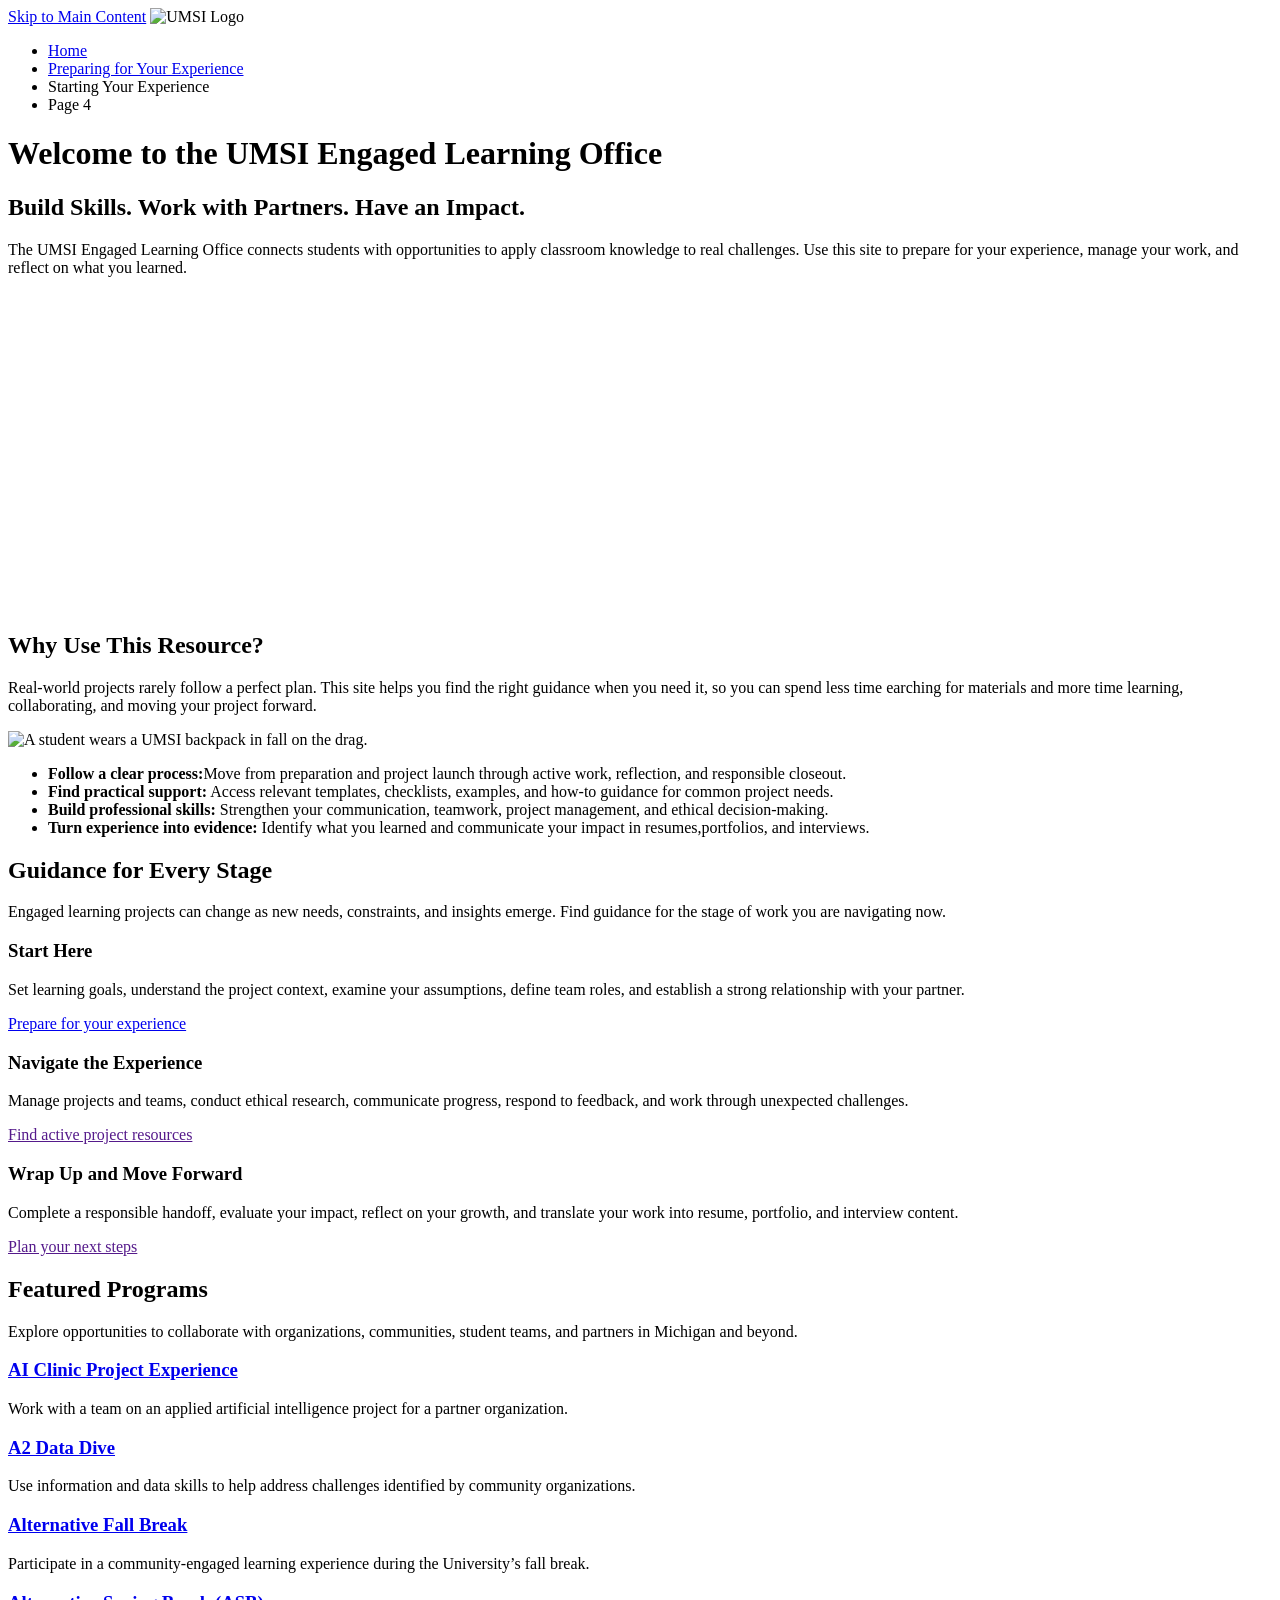
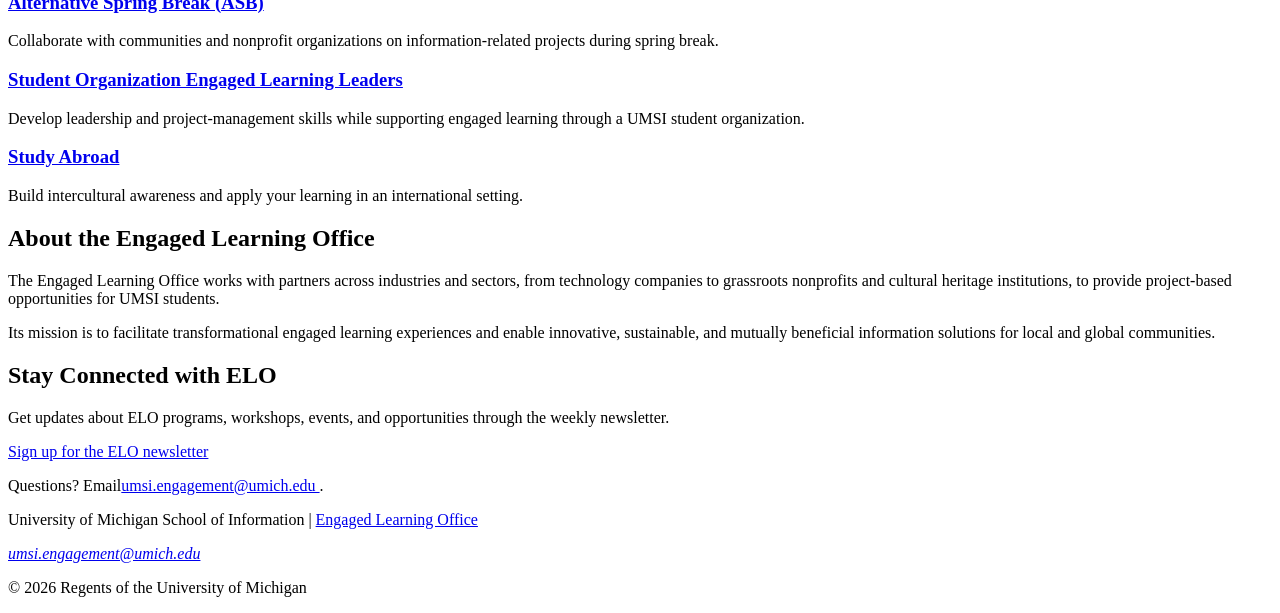
==== index.html @ 67586510 "Add files via upload" ====
<!DOCTYPE html>
<html lang="en">
<head>
    <meta charset="UTF-8">
    <meta name="viewport" content="width=device-width, initial-scale=1.0">
    <title>Engaged Learning Resources | UMSI</title>

</head>
<body>

    <header>
  <a href = "#main">Skip to Main Content</a>
        <img src="images/UMSI_signature_vertical_informal_solidblue.jpg" alt="UMSI Logo">
        <nav>
            <ul>
                <li><a href = "index.html">Home</a></li>
                <li><a href = "prep.html">Preparing for Your Experience</a></li>
                <li><a>Starting Your Experience</a></li>
                <li><a>Page 4</a></li>
            </ul>
        </nav>
    <h1>Welcome to the UMSI Engaged Learning Office</h1>

    </header>
    <main id="main">
    <section>
      <h2>Build Skills. Work with Partners. Have an Impact.</h2>
      <p>
       The UMSI Engaged Learning Office connects students with opportunities to apply classroom knowledge to real challenges. Use this site to prepare for your experience, manage your work, and reflect on what you learned.
      </p>

      <iframe width="560px" height="315px" src="https://www.youtube.com/embed/81ZO9RfIJEQ?si=tBp82YWZMl1u7CVS" title="YouTube video player" frameborder="0" allow="accelerometer; autoplay; clipboard-write; encrypted-media; gyroscope; picture-in-picture; web-share" referrerpolicy="strict-origin-when-cross-origin" allowfullscreen></iframe>
         <!-- Note: this iframe might cause an Axe ARIA error - that's not on you that's on YouTube! -->
    </section>

<section>
    <h2>Why Use This Resource?</h2>

    <p>Real-world projects rarely follow a perfect plan. This site helps you find the right guidance when you need it, so you can spend less time earching for materials and more time learning, collaborating, and moving your project forward.
    </p>
        <img src="images/UMSI_CampusFall_UMSIBackpack_02.jpg" alt="A student wears a UMSI backpack in fall on the drag.">
    <ul>
        <li><strong>Follow a clear process:</strong>Move from preparation and project launch through active work, reflection, and responsible closeout.</li>
        <li><strong>Find practical support:</strong> Access relevant templates, checklists, examples, and how-to guidance for common project needs.</li>
        <li><strong>Build professional skills:</strong> Strengthen your communication, teamwork, project management, and ethical decision-making.</li>
        <li><strong>Turn experience into evidence:</strong> Identify what you learned and communicate your impact in resumes,portfolios, and interviews.</li>
    </ul>
</section>

 <section>
    <h2>Guidance for Every Stage</h2>
    <p>Engaged learning projects can change as new needs, constraints, and insights emerge. Find guidance for the stage of work you are navigating <srong>now.</strong></p>
    <article>
      <h3>Start Here</h3>
      <p>Set learning goals, understand the project context, examine your assumptions, define team roles, and establish a strong relationship with your partner.</p>
      <a href="prep.html">Prepare for your experience</a>
    </article>

    <article>
      <h3>Navigate the Experience</h3>
      <p>Manage projects and teams, conduct ethical research, communicate progress, respond to feedback, and work through unexpected challenges.</p>
      <a href="">Find active project resources</a>
    </article>

    <article>
      <h3>Wrap Up and Move Forward</h3>
      <p>Complete a responsible handoff, evaluate your impact, reflect on your growth, and translate your work into resume, portfolio, and interview content.</p>
      <a href="">Plan your next steps</a>
    </article>
  </section>

   <section>
    <h2>Featured Programs</h2>
    <p>Explore opportunities to collaborate with organizations, communities, student teams, and partners in Michigan and beyond.</p>
    <article>
    <h3><a href="https://mcompass.umich.edu/_portal/tds-program-brochure?programid=12810">AI Clinic Project Experience</a></h3>
    <p>Work with a team on an applied artificial intelligence project for a partner organization.</p>
    </article>

    <article>
    <h3><a href="https://mcompass.umich.edu/_portal/tds-program-brochure?programid=12556">A2 Data Dive</a></h3>
    <p>Use information and data skills to help address challenges identified by community organizations.</p>
    </article>

     <article>
      <h3><a href="https://mcompass.umich.edu/_portal/tds-program-brochure?programid=11297">Alternative Fall Break</a></h3>
      <p>Participate in a community-engaged learning experience during the University’s fall break.</p>
    </article>

    <article>
      <h3><a href="https://mcompass.umich.edu/_portal/tds-program-brochure?programid=10621">Alternative Spring Break (ASB)</a></h3>
       <p>Collaborate with communities and nonprofit organizations on information-related projects during spring break.</p>
    </article>

    <article>
      <h3><a href="https://mcompass.umich.edu/_portal/tds-program-brochure?programid=12294">Student Organization Engaged Learning Leaders</a></h3>
       <p>Develop leadership and project-management skills while supporting engaged learning through a UMSI student organization.</p>
    </article>

    <article>
      <h3><a href="https://www.si.umich.edu/student-life/study-abroad">Study Abroad</a></h3>
      <p>Build intercultural awareness and apply your learning in an international setting. </p>
    </article>
   </section>
  <section>
    <h2>About the Engaged Learning Office</h2>
    <p>The Engaged Learning Office works with partners across industries and sectors, from technology companies to grassroots nonprofits and cultural heritage institutions, to provide project-based opportunities for UMSI students.</p>
    <p>Its mission is to facilitate transformational engaged learning experiences and enable innovative, sustainable, and mutually beneficial information solutions for local and global communities.</p>
  </section>
  <aside>
    <h2>Stay Connected with ELO</h2>
    <p>Get updates about ELO programs, workshops, events, and opportunities through the weekly newsletter.</p>
    <div>
       <a href="https://umsi.info/elo-newsletter"> Sign up for the ELO newsletter</a>
    </div>
    <p>Questions? Email<a href="mailto:umsi.engagement@umich.edu">umsi.engagement@umich.edu </a>.</p>
  </aside>


        <!-- Content taken & modified from UMGPT with the prompt, "Write me a webpage of intro content to help meet the following requirements - this is for the home page": and then pasted in the client objectives & project requirements"
        UMGPT. (2026). UMGPT ( GPT-5.6 Sol September 7th version) [Large language model]. -->
    </main>
    <footer>
        <p>University of Michigan School of Information | <a href="https://www.si.umich.edu/programs/engaged-learning/about-engaged-learning-office">Engaged Learning Office </a></p>
      <address>
        <a href="mailto:umsi.engagement@umich.edu">umsi.engagement@umich.edu</a>
      </address>
      <p>&copy; 2026 Regents of the University of Michigan</p>
    </footer>
</body>
</html>
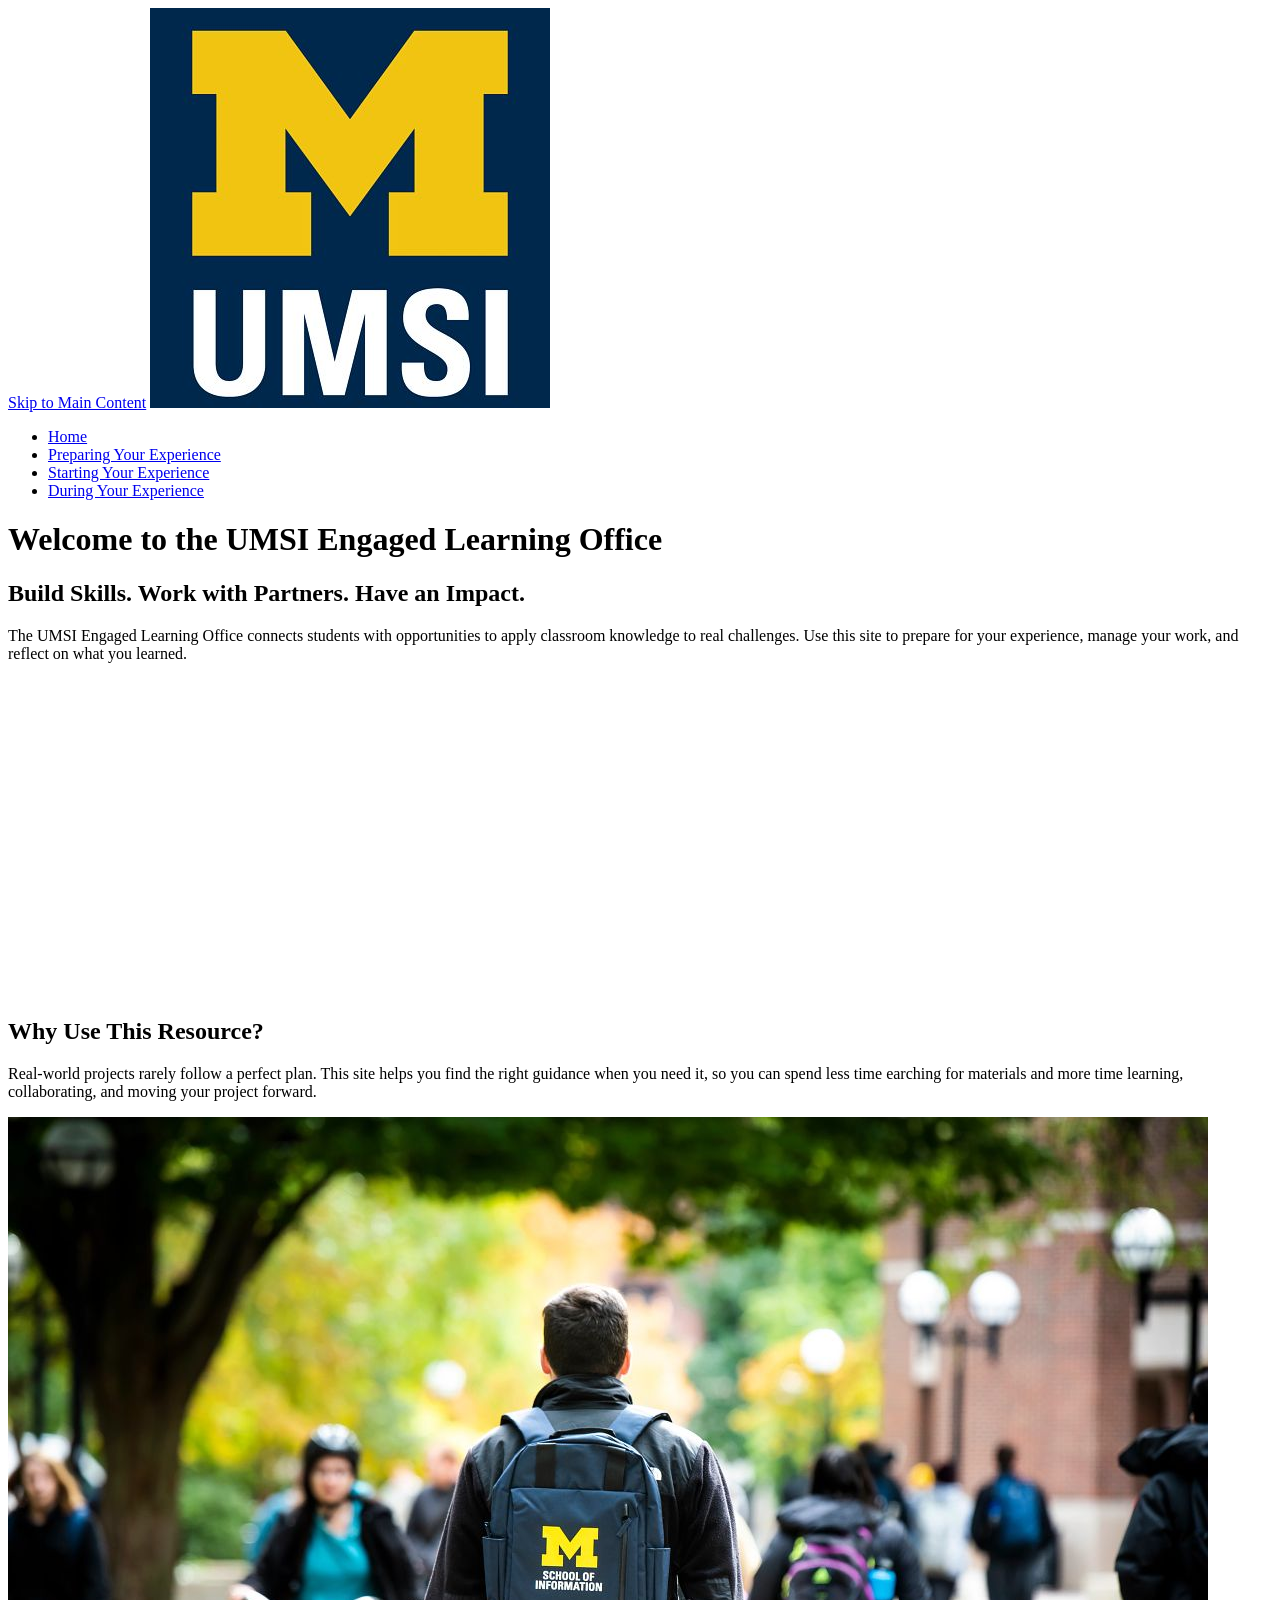
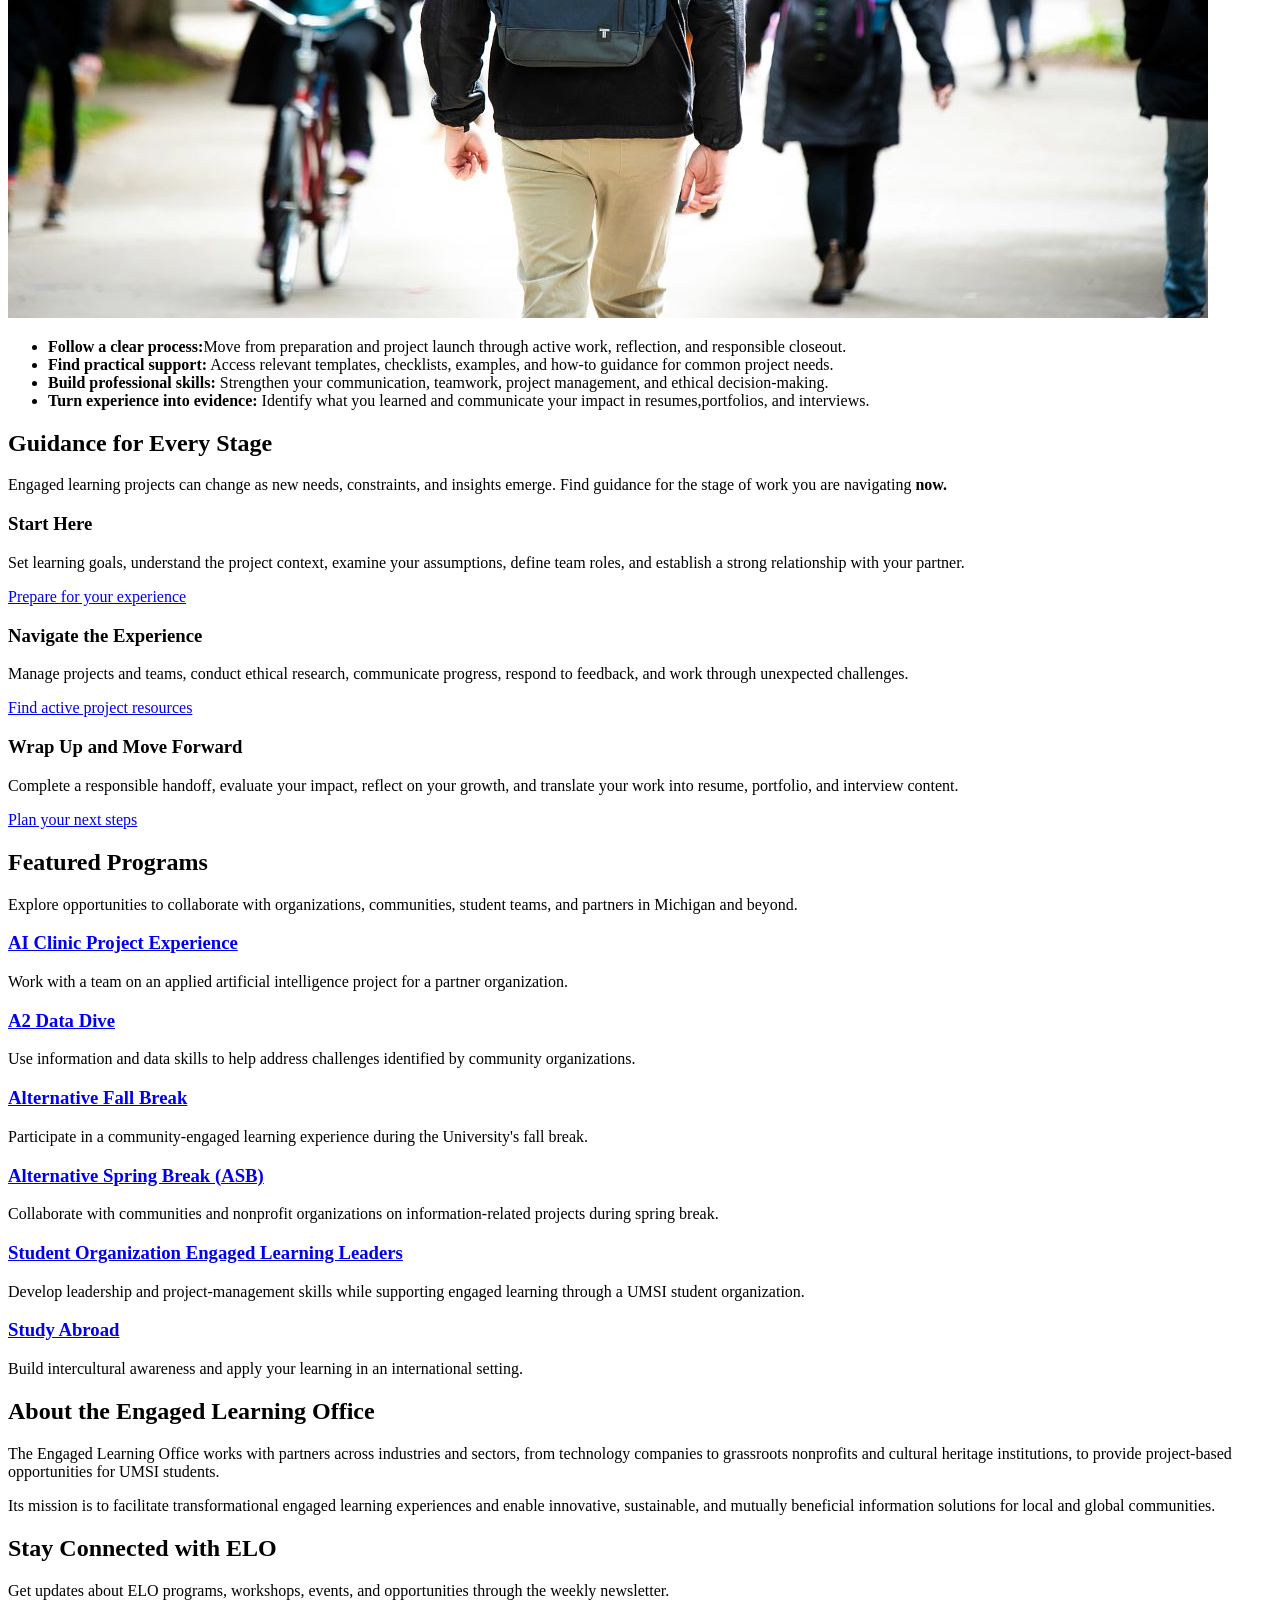
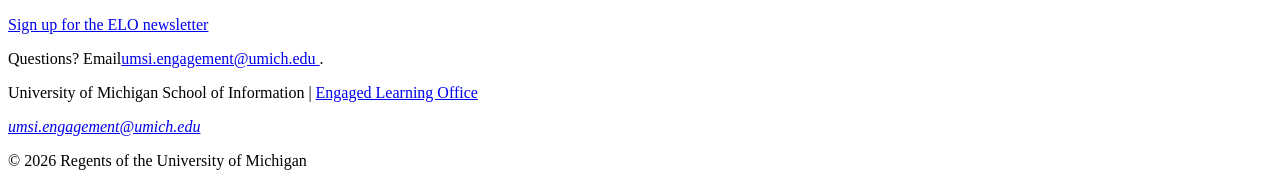
==== commit 8f2ef460: "Add files via upload" ====
--- a/index.html
+++ b/index.html
@@ -14,9 +14,9 @@
         <nav>
             <ul>
                 <li><a href = "index.html">Home</a></li>
-                <li><a href = "prep.html">Preparing for Your Experience</a></li>
-                <li><a>Starting Your Experience</a></li>
-                <li><a>Page 4</a></li>
+                <li><a href = "prep.html">Preparing Your Experience</a></li>
+                <li><a href = "start.html">Starting Your Experience</a></li>
+                <li><a href = "during.html">During Your Experience</a></li>
             </ul>
         </nav>
     <h1>Welcome to the UMSI Engaged Learning Office</h1>
@@ -49,7 +49,7 @@
 
  <section>
     <h2>Guidance for Every Stage</h2>
-    <p>Engaged learning projects can change as new needs, constraints, and insights emerge. Find guidance for the stage of work you are navigating <srong>now.</strong></p>
+    <p>Engaged learning projects can change as new needs, constraints, and insights emerge. Find guidance for the stage of work you are navigating <strong>now.</strong></p>
     <article>
       <h3>Start Here</h3>
       <p>Set learning goals, understand the project context, examine your assumptions, define team roles, and establish a strong relationship with your partner.</p>
@@ -59,13 +59,13 @@
     <article>
       <h3>Navigate the Experience</h3>
       <p>Manage projects and teams, conduct ethical research, communicate progress, respond to feedback, and work through unexpected challenges.</p>
-      <a href="">Find active project resources</a>
+      <a href="start.html">Find active project resources</a>
     </article>
 
     <article>
       <h3>Wrap Up and Move Forward</h3>
       <p>Complete a responsible handoff, evaluate your impact, reflect on your growth, and translate your work into resume, portfolio, and interview content.</p>
-      <a href="">Plan your next steps</a>
+      <a href="during.html">Plan your next steps</a>
     </article>
   </section>
 
@@ -84,7 +84,7 @@
 
      <article>
       <h3><a href="https://mcompass.umich.edu/_portal/tds-program-brochure?programid=11297">Alternative Fall Break</a></h3>
-      <p>Participate in a community-engaged learning experience during the University’s fall break.</p>
+      <p>Participate in a community-engaged learning experience during the University's fall break.</p>
     </article>
 
     <article>
@@ -116,9 +116,6 @@
     <p>Questions? Email<a href="mailto:umsi.engagement@umich.edu">umsi.engagement@umich.edu </a>.</p>
   </aside>
 
-
-        <!-- Content taken & modified from UMGPT with the prompt, "Write me a webpage of intro content to help meet the following requirements - this is for the home page": and then pasted in the client objectives & project requirements"
-        UMGPT. (2026). UMGPT ( GPT-5.6 Sol September 7th version) [Large language model]. -->
     </main>
     <footer>
         <p>University of Michigan School of Information | <a href="https://www.si.umich.edu/programs/engaged-learning/about-engaged-learning-office">Engaged Learning Office </a></p>
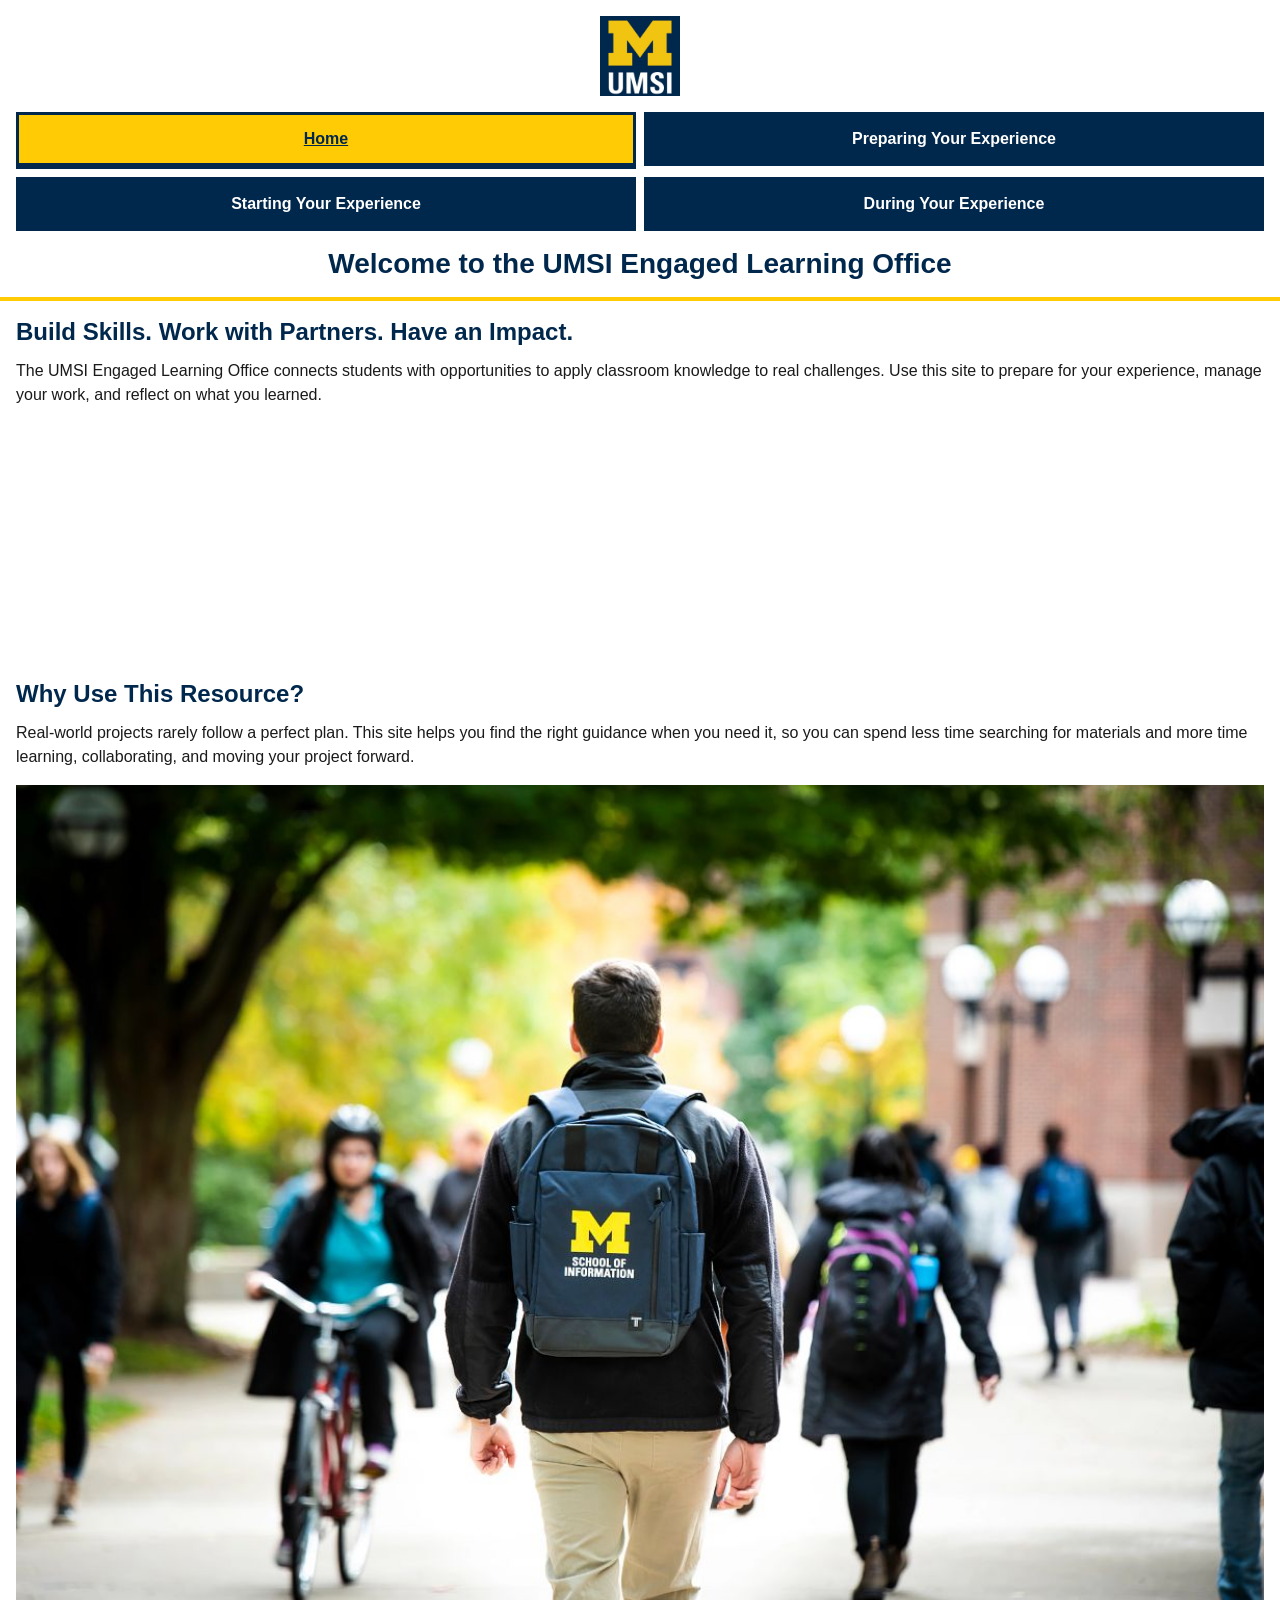
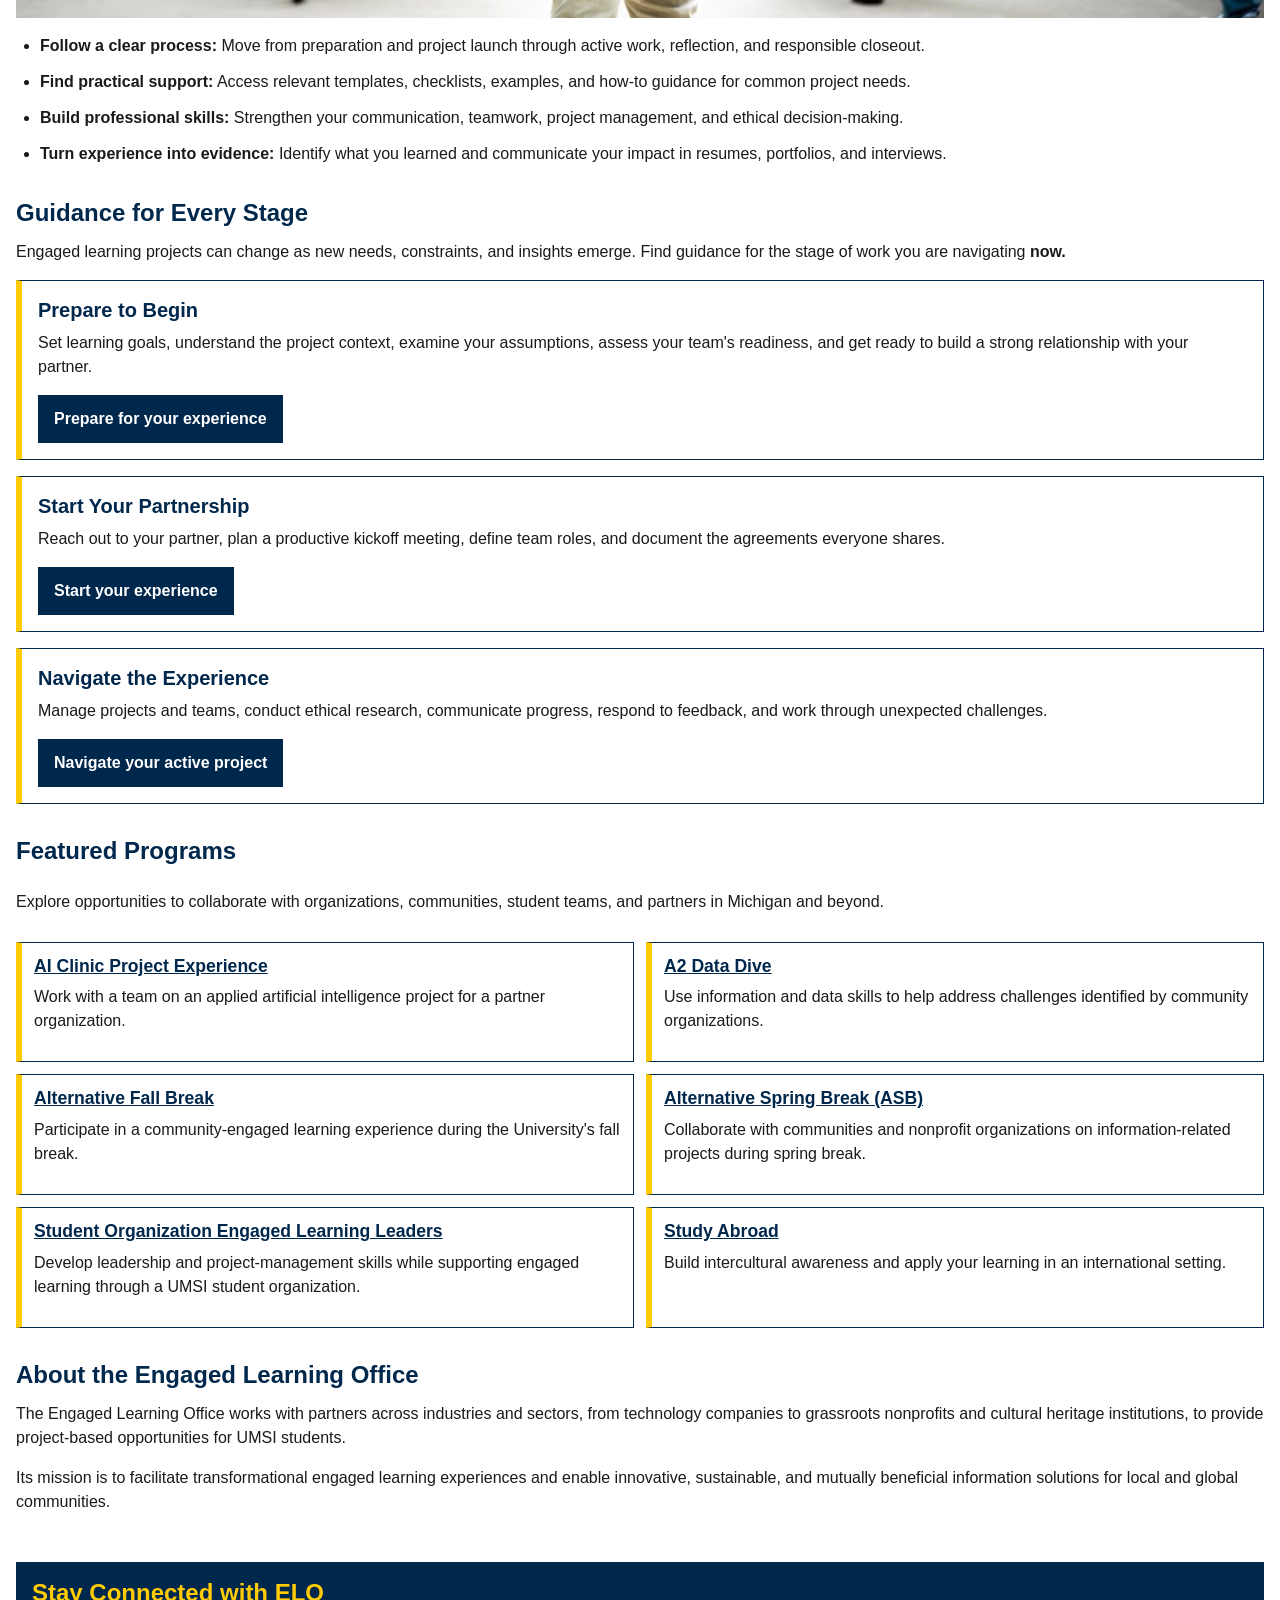
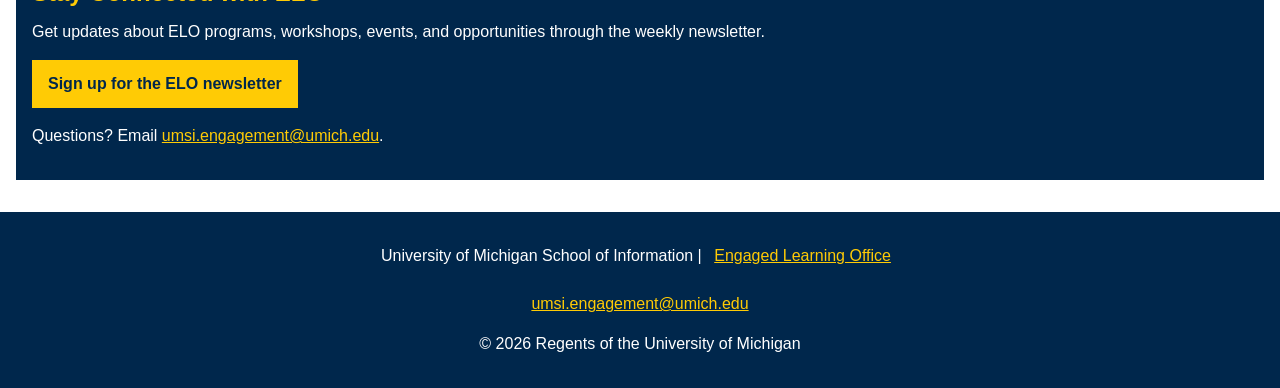
==== commit 8c217bbe: "Add files via upload" ====
--- a/index.html
+++ b/index.html
@@ -4,125 +4,128 @@
     <meta charset="UTF-8">
     <meta name="viewport" content="width=device-width, initial-scale=1.0">
     <title>Engaged Learning Resources | UMSI</title>
-
+    <link rel="stylesheet" href="css/html5reset.css">
+    <link rel="stylesheet" href="css/style.css">
+    <link rel="icon" type="image/jpeg" href="images/umsi-logo.jpg">
 </head>
 <body>
 
     <header>
-  <a href = "#main">Skip to Main Content</a>
-        <img src="images/UMSI_signature_vertical_informal_solidblue.jpg" alt="UMSI Logo">
+        <a class="skip" href="#main">Skip to Main Content</a>
+        <img class="logo" src="images/umsi-logo.jpg" alt="UMSI Logo">
         <nav>
             <ul>
-                <li><a href = "index.html">Home</a></li>
-                <li><a href = "prep.html">Preparing Your Experience</a></li>
-                <li><a href = "start.html">Starting Your Experience</a></li>
-                <li><a href = "during.html">During Your Experience</a></li>
+                <li><a href="index.html" class="current" aria-current="page">Home</a></li>
+                <li><a href="prep.html">Preparing Your Experience</a></li>
+                <li><a href="start.html">Starting Your Experience</a></li>
+                <li><a href="during.html">During Your Experience</a></li>
             </ul>
         </nav>
-    <h1>Welcome to the UMSI Engaged Learning Office</h1>
+        <h1>Welcome to the UMSI Engaged Learning Office</h1>
+    </header>
 
-    </header>
     <main id="main">
-    <section>
-      <h2>Build Skills. Work with Partners. Have an Impact.</h2>
-      <p>
-       The UMSI Engaged Learning Office connects students with opportunities to apply classroom knowledge to real challenges. Use this site to prepare for your experience, manage your work, and reflect on what you learned.
-      </p>
+        <section>
+            <h2>Build Skills. Work with Partners. Have an Impact.</h2>
+            <p>
+                The UMSI Engaged Learning Office connects students with opportunities to apply classroom knowledge to real challenges. Use this site to prepare for your experience, manage your work, and reflect on what you learned.
+            </p>
 
-      <iframe width="560px" height="315px" src="https://www.youtube.com/embed/81ZO9RfIJEQ?si=tBp82YWZMl1u7CVS" title="YouTube video player" frameborder="0" allow="accelerometer; autoplay; clipboard-write; encrypted-media; gyroscope; picture-in-picture; web-share" referrerpolicy="strict-origin-when-cross-origin" allowfullscreen></iframe>
-         <!-- Note: this iframe might cause an Axe ARIA error - that's not on you that's on YouTube! -->
-    </section>
+            <iframe width="560" height="315" src="https://www.youtube.com/embed/81ZO9RfIJEQ?si=tBp82YWZMl1u7CVS" title="YouTube video player" allow="accelerometer; autoplay; clipboard-write; encrypted-media; gyroscope; picture-in-picture; web-share" referrerpolicy="strict-origin-when-cross-origin" allowfullscreen></iframe>
+            <!-- Note: this iframe might cause an Axe ARIA error - that's not on you that's on YouTube! -->
+        </section>
 
-<section>
-    <h2>Why Use This Resource?</h2>
+        <section>
+            <h2>Why Use This Resource?</h2>
+            <p>Real-world projects rarely follow a perfect plan. This site helps you find the right guidance when you need it, so you can spend less time searching for materials and more time learning, collaborating, and moving your project forward.</p>
+            <img src="images/umsi-backpack-fall.jpg" alt="A student wears a UMSI backpack in fall on the drag.">
+            <ul>
+                <li><strong>Follow a clear process:</strong> Move from preparation and project launch through active work, reflection, and responsible closeout.</li>
+                <li><strong>Find practical support:</strong> Access relevant templates, checklists, examples, and how-to guidance for common project needs.</li>
+                <li><strong>Build professional skills:</strong> Strengthen your communication, teamwork, project management, and ethical decision-making.</li>
+                <li><strong>Turn experience into evidence:</strong> Identify what you learned and communicate your impact in resumes, portfolios, and interviews.</li>
+            </ul>
+        </section>
 
-    <p>Real-world projects rarely follow a perfect plan. This site helps you find the right guidance when you need it, so you can spend less time earching for materials and more time learning, collaborating, and moving your project forward.
-    </p>
-        <img src="images/UMSI_CampusFall_UMSIBackpack_02.jpg" alt="A student wears a UMSI backpack in fall on the drag.">
-    <ul>
-        <li><strong>Follow a clear process:</strong>Move from preparation and project launch through active work, reflection, and responsible closeout.</li>
-        <li><strong>Find practical support:</strong> Access relevant templates, checklists, examples, and how-to guidance for common project needs.</li>
-        <li><strong>Build professional skills:</strong> Strengthen your communication, teamwork, project management, and ethical decision-making.</li>
-        <li><strong>Turn experience into evidence:</strong> Identify what you learned and communicate your impact in resumes,portfolios, and interviews.</li>
-    </ul>
-</section>
+        <section>
+            <h2>Guidance for Every Stage</h2>
+            <p>Engaged learning projects can change as new needs, constraints, and insights emerge. Find guidance for the stage of work you are navigating <strong>now.</strong></p>
+            <article>
+                <h3>Prepare to Begin</h3>
+                <p>Set learning goals, understand the project context, examine your assumptions, assess your team's readiness, and get ready to build a strong relationship with your partner.</p>
+                <a href="prep.html">Prepare for your experience</a>
+            </article>
 
- <section>
-    <h2>Guidance for Every Stage</h2>
-    <p>Engaged learning projects can change as new needs, constraints, and insights emerge. Find guidance for the stage of work you are navigating <strong>now.</strong></p>
-    <article>
-      <h3>Start Here</h3>
-      <p>Set learning goals, understand the project context, examine your assumptions, define team roles, and establish a strong relationship with your partner.</p>
-      <a href="prep.html">Prepare for your experience</a>
-    </article>
+            <article>
+                <h3>Start Your Partnership</h3>
+                <p>Reach out to your partner, plan a productive kickoff meeting, define team roles, and document the agreements everyone shares.</p>
+                <a href="start.html">Start your experience</a>
+            </article>
 
-    <article>
-      <h3>Navigate the Experience</h3>
-      <p>Manage projects and teams, conduct ethical research, communicate progress, respond to feedback, and work through unexpected challenges.</p>
-      <a href="start.html">Find active project resources</a>
-    </article>
+            <article>
+                <h3>Navigate the Experience</h3>
+                <p>Manage projects and teams, conduct ethical research, communicate progress, respond to feedback, and work through unexpected challenges.</p>
+                <a href="during.html">Navigate your active project</a>
+            </article>
+        </section>
 
-    <article>
-      <h3>Wrap Up and Move Forward</h3>
-      <p>Complete a responsible handoff, evaluate your impact, reflect on your growth, and translate your work into resume, portfolio, and interview content.</p>
-      <a href="during.html">Plan your next steps</a>
-    </article>
-  </section>
+        <section class="programs">
+            <h2>Featured Programs</h2>
+            <p>Explore opportunities to collaborate with organizations, communities, student teams, and partners in Michigan and beyond.</p>
+            <article>
+                <h3><a href="https://mcompass.umich.edu/_portal/tds-program-brochure?programid=12810">AI Clinic Project Experience</a></h3>
+                <p>Work with a team on an applied artificial intelligence project for a partner organization.</p>
+            </article>
 
-   <section>
-    <h2>Featured Programs</h2>
-    <p>Explore opportunities to collaborate with organizations, communities, student teams, and partners in Michigan and beyond.</p>
-    <article>
-    <h3><a href="https://mcompass.umich.edu/_portal/tds-program-brochure?programid=12810">AI Clinic Project Experience</a></h3>
-    <p>Work with a team on an applied artificial intelligence project for a partner organization.</p>
-    </article>
+            <article>
+                <h3><a href="https://mcompass.umich.edu/_portal/tds-program-brochure?programid=12556">A2 Data Dive</a></h3>
+                <p>Use information and data skills to help address challenges identified by community organizations.</p>
+            </article>
 
-    <article>
-    <h3><a href="https://mcompass.umich.edu/_portal/tds-program-brochure?programid=12556">A2 Data Dive</a></h3>
-    <p>Use information and data skills to help address challenges identified by community organizations.</p>
-    </article>
+            <article>
+                <h3><a href="https://mcompass.umich.edu/_portal/tds-program-brochure?programid=11297">Alternative Fall Break</a></h3>
+                <p>Participate in a community-engaged learning experience during the University's fall break.</p>
+            </article>
 
-     <article>
-      <h3><a href="https://mcompass.umich.edu/_portal/tds-program-brochure?programid=11297">Alternative Fall Break</a></h3>
-      <p>Participate in a community-engaged learning experience during the University's fall break.</p>
-    </article>
+            <article>
+                <h3><a href="https://mcompass.umich.edu/_portal/tds-program-brochure?programid=10621">Alternative Spring Break (ASB)</a></h3>
+                <p>Collaborate with communities and nonprofit organizations on information-related projects during spring break.</p>
+            </article>
 
-    <article>
-      <h3><a href="https://mcompass.umich.edu/_portal/tds-program-brochure?programid=10621">Alternative Spring Break (ASB)</a></h3>
-       <p>Collaborate with communities and nonprofit organizations on information-related projects during spring break.</p>
-    </article>
+            <article>
+                <h3><a href="https://mcompass.umich.edu/_portal/tds-program-brochure?programid=12294">Student Organization Engaged Learning Leaders</a></h3>
+                <p>Develop leadership and project-management skills while supporting engaged learning through a UMSI student organization.</p>
+            </article>
 
-    <article>
-      <h3><a href="https://mcompass.umich.edu/_portal/tds-program-brochure?programid=12294">Student Organization Engaged Learning Leaders</a></h3>
-       <p>Develop leadership and project-management skills while supporting engaged learning through a UMSI student organization.</p>
-    </article>
+            <article>
+                <h3><a href="https://www.si.umich.edu/student-life/study-abroad">Study Abroad</a></h3>
+                <p>Build intercultural awareness and apply your learning in an international setting.</p>
+            </article>
+        </section>
 
-    <article>
-      <h3><a href="https://www.si.umich.edu/student-life/study-abroad">Study Abroad</a></h3>
-      <p>Build intercultural awareness and apply your learning in an international setting. </p>
-    </article>
-   </section>
-  <section>
-    <h2>About the Engaged Learning Office</h2>
-    <p>The Engaged Learning Office works with partners across industries and sectors, from technology companies to grassroots nonprofits and cultural heritage institutions, to provide project-based opportunities for UMSI students.</p>
-    <p>Its mission is to facilitate transformational engaged learning experiences and enable innovative, sustainable, and mutually beneficial information solutions for local and global communities.</p>
-  </section>
-  <aside>
-    <h2>Stay Connected with ELO</h2>
-    <p>Get updates about ELO programs, workshops, events, and opportunities through the weekly newsletter.</p>
-    <div>
-       <a href="https://umsi.info/elo-newsletter"> Sign up for the ELO newsletter</a>
-    </div>
-    <p>Questions? Email<a href="mailto:umsi.engagement@umich.edu">umsi.engagement@umich.edu </a>.</p>
-  </aside>
+        <section>
+            <h2>About the Engaged Learning Office</h2>
+            <p>The Engaged Learning Office works with partners across industries and sectors, from technology companies to grassroots nonprofits and cultural heritage institutions, to provide project-based opportunities for UMSI students.</p>
+            <p>Its mission is to facilitate transformational engaged learning experiences and enable innovative, sustainable, and mutually beneficial information solutions for local and global communities.</p>
+        </section>
+    </main>
 
-    </main>
+    <aside>
+        <h2>Stay Connected with ELO</h2>
+        <p>Get updates about ELO programs, workshops, events, and opportunities through the weekly newsletter.</p>
+        <div>
+            <a href="https://umsi.info/elo-newsletter">Sign up for the ELO newsletter</a>
+        </div>
+        <p>Questions? Email <a href="mailto:umsi.engagement@umich.edu">umsi.engagement@umich.edu</a>.</p>
+    </aside>
+
     <footer>
-        <p>University of Michigan School of Information | <a href="https://www.si.umich.edu/programs/engaged-learning/about-engaged-learning-office">Engaged Learning Office </a></p>
-      <address>
-        <a href="mailto:umsi.engagement@umich.edu">umsi.engagement@umich.edu</a>
-      </address>
-      <p>&copy; 2026 Regents of the University of Michigan</p>
+        <p>University of Michigan School of Information | <a href="https://www.si.umich.edu/programs/engaged-learning/about-engaged-learning-office">Engaged Learning Office</a></p>
+        <address>
+            <a href="mailto:umsi.engagement@umich.edu">umsi.engagement@umich.edu</a>
+        </address>
+        <p>&copy; 2026 Regents of the University of Michigan</p>
     </footer>
+
 </body>
 </html>
--- a/css/style.css
+++ b/css/style.css
@@ -0,0 +1,301 @@
+/* Client Project Deliverable #2 - Mobile first design (no width media queries) */
+/* Citation: written by me for this class; the skip-to-main-content pattern follows the HW3 skip link
+   and the W3Schools skip link tutorial. Colors (Maize #FFCB05, Blue #00274C) are from the UM Brand Guidelines. */
+
+
+body {
+  font-family: Arial, Verdana, sans-serif;
+  font-size: 1rem;
+  line-height: 1.5;
+  color: #1a1a1a;
+  background-color: #ffffff;
+}
+
+header {
+  position: relative;
+  padding: 1rem;
+  border-bottom: 0.3rem solid #FFCB05;
+}
+
+.skip {
+  position: absolute;
+  top: -6rem;
+  left: 0.5rem;
+  padding: 0.75rem 1rem;
+  background-color: #FFCB05;
+  color: #00274C;
+  font-weight: bold;
+  z-index: 1;
+}
+
+.skip:focus {
+  top: 0.5rem;
+}
+
+a:focus {
+  outline: 0.25rem solid #00274C;
+  outline-offset: 0.25rem;
+}
+
+.logo {
+  display: block;
+  width: 5rem;
+  height: auto;
+  margin: 0 auto 1rem;
+}
+
+nav ul {
+  display: grid;
+  grid-template-columns: repeat(2, 1fr);
+  gap: 0.5rem;
+  padding-left: 0;
+  margin-bottom: 0;
+}
+
+nav li {
+  margin-bottom: 0;
+}
+
+nav a {
+  display: block;
+  padding: 0.75rem 0.5rem;
+  text-align: center;
+  font-weight: bold;
+  text-decoration: none;
+  color: #ffffff;
+  background-color: #00274C;
+  border: 0.2rem solid #00274C;
+}
+
+nav a:hover {
+  color: #00274C;
+  background-color: #ffffff;
+}
+
+nav a.current {
+  color: #00274C;
+  background-color: #FFCB05;
+  text-decoration: underline;
+  border-bottom: 0.4rem solid #00274C;
+}
+
+h1 {
+  margin: 1rem 0 0;
+  font-size: 1.75rem;
+  line-height: 1.2;
+  color: #00274C;
+  text-align: center;
+}
+
+h2 {
+  margin-bottom: 0.75rem;
+  font-size: 1.5rem;
+  line-height: 1.25;
+  color: #00274C;
+}
+
+h3 {
+  margin-bottom: 0.5rem;
+  font-size: 1.25rem;
+  line-height: 1.3;
+  color: #00274C;
+}
+
+p, ul, ol {
+  margin-bottom: 1rem;
+}
+
+ul, ol {
+  padding-left: 1.5rem;
+}
+
+li {
+  margin-bottom: 0.75rem;
+}
+
+a {
+  color: #00274C;
+}
+
+main {
+  padding: 1rem;
+}
+
+main section {
+  margin-bottom: 2rem;
+}
+
+main img {
+  display: block;
+  width: 100%;
+  height: auto;
+  margin-bottom: 1rem;
+}
+
+iframe {
+  display: block;
+  width: 100%;
+  height: 14rem;
+  margin-bottom: 1rem;
+  border: 0;
+}
+
+article {
+  margin-bottom: 1rem;
+  padding: 1rem;
+  border: 0.1rem solid #00274C;
+  border-left: 0.4rem solid #FFCB05;
+}
+
+article > a {
+  display: inline-block;
+  padding: 0.75rem 1rem;
+  font-weight: bold;
+  text-decoration: none;
+  color: #ffffff;
+  background-color: #00274C;
+}
+
+.photo-pair {
+  display: grid;
+  grid-template-columns: repeat(2, 1fr);
+  gap: 0.5rem;
+  margin-bottom: 1rem;
+}
+
+.photo-pair img {
+  height: 14rem;
+  margin-bottom: 0;
+  object-fit: cover;
+}
+
+.programs {
+  display: grid;
+  grid-template-columns: repeat(2, 1fr);
+  gap: 0.75rem;
+}
+
+.programs h2, .programs > p {
+  grid-column: 1 / -1;
+}
+
+.programs article {
+  margin-bottom: 0;
+  padding: 0.75rem;
+  overflow-wrap: break-word;
+}
+
+.programs h3 {
+  font-size: 1.1rem;
+}
+
+.question-list {
+  display: grid;
+  grid-template-columns: repeat(2, 1fr);
+  gap: 0.75rem;
+  padding-left: 0;
+  list-style: none;
+}
+
+.question-list li {
+  margin-bottom: 0;
+  padding: 0.75rem;
+  background-color: #fff7cc;
+  border: 0.1rem solid #00274C;
+}
+
+.table-scroll {
+  overflow-x: auto;
+  margin-bottom: 1rem;
+}
+
+.table-scroll:focus {
+  outline: 0.25rem solid #00274C;
+  outline-offset: 0.25rem;
+}
+
+table {
+  width: 100%;
+  min-width: 32rem;
+  border-collapse: collapse;
+}
+
+caption {
+  padding-bottom: 0.5rem;
+  font-weight: bold;
+  text-align: left;
+  color: #00274C;
+}
+
+th, td {
+  padding: 0.75rem;
+  border: 0.1rem solid #00274C;
+  text-align: left;
+  vertical-align: top;
+}
+
+th {
+  color: #ffffff;
+  background-color: #00274C;
+}
+
+aside {
+  margin: 0 1rem 2rem;
+  padding: 1rem;
+  color: #ffffff;
+  background-color: #00274C;
+}
+
+aside h2 {
+  color: #FFCB05;
+}
+
+aside a {
+  color: #FFCB05;
+}
+
+aside div a {
+  display: inline-block;
+  margin-bottom: 1rem;
+  padding: 0.75rem 1rem;
+  font-weight: bold;
+  text-decoration: none;
+  color: #00274C;
+  background-color: #FFCB05;
+}
+
+aside a:focus {
+  outline-color: #FFCB05;
+}
+
+footer {
+  padding: 1.5rem 1rem;
+  text-align: center;
+  color: #ffffff;
+  background-color: #00274C;
+}
+
+footer p {
+  margin-bottom: 0.5rem;
+}
+
+footer address {
+  margin-bottom: 0.5rem;
+  font-style: normal;
+}
+
+footer a {
+  display: inline-block;
+  padding: 0.5rem;
+  color: #FFCB05;
+}
+
+footer a:focus {
+  outline-color: #FFCB05;
+}
+
+@media (prefers-reduced-motion: reduce) {
+  html {
+    scroll-behavior: auto;
+  }
+}
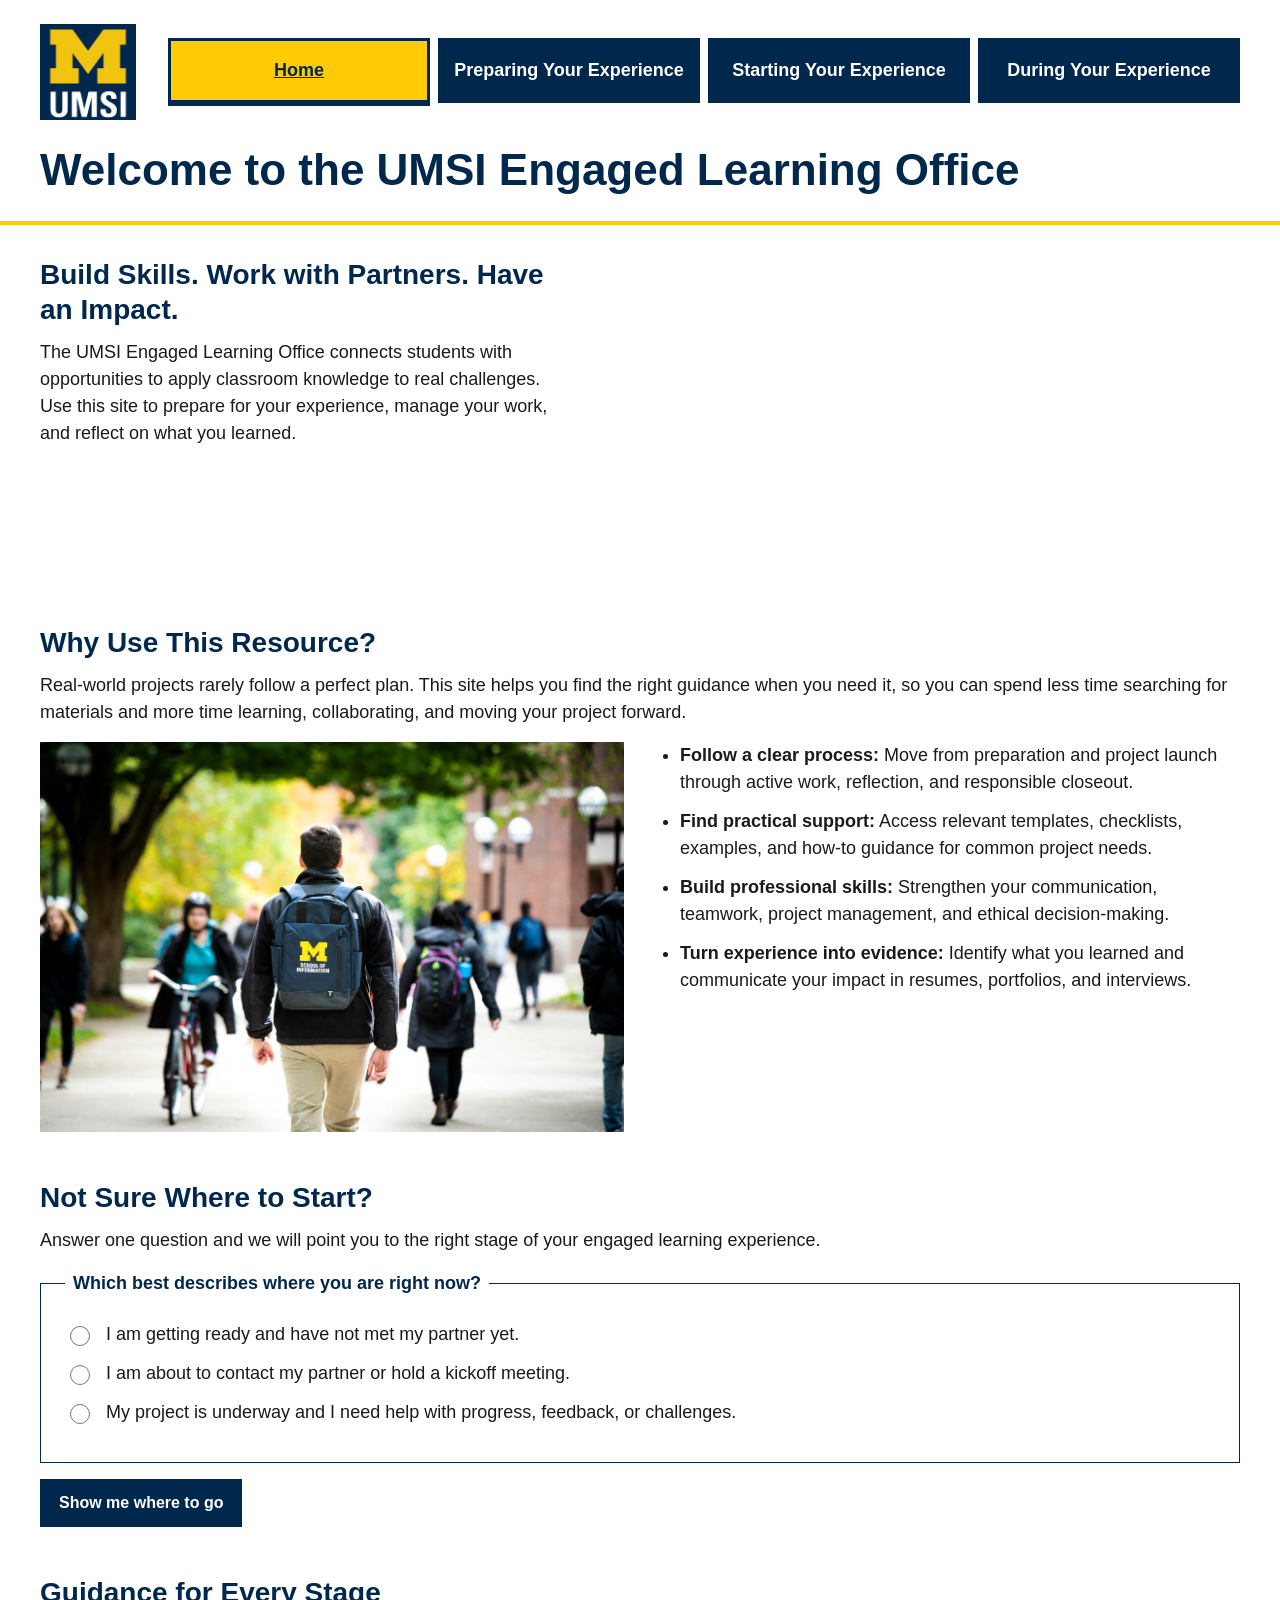
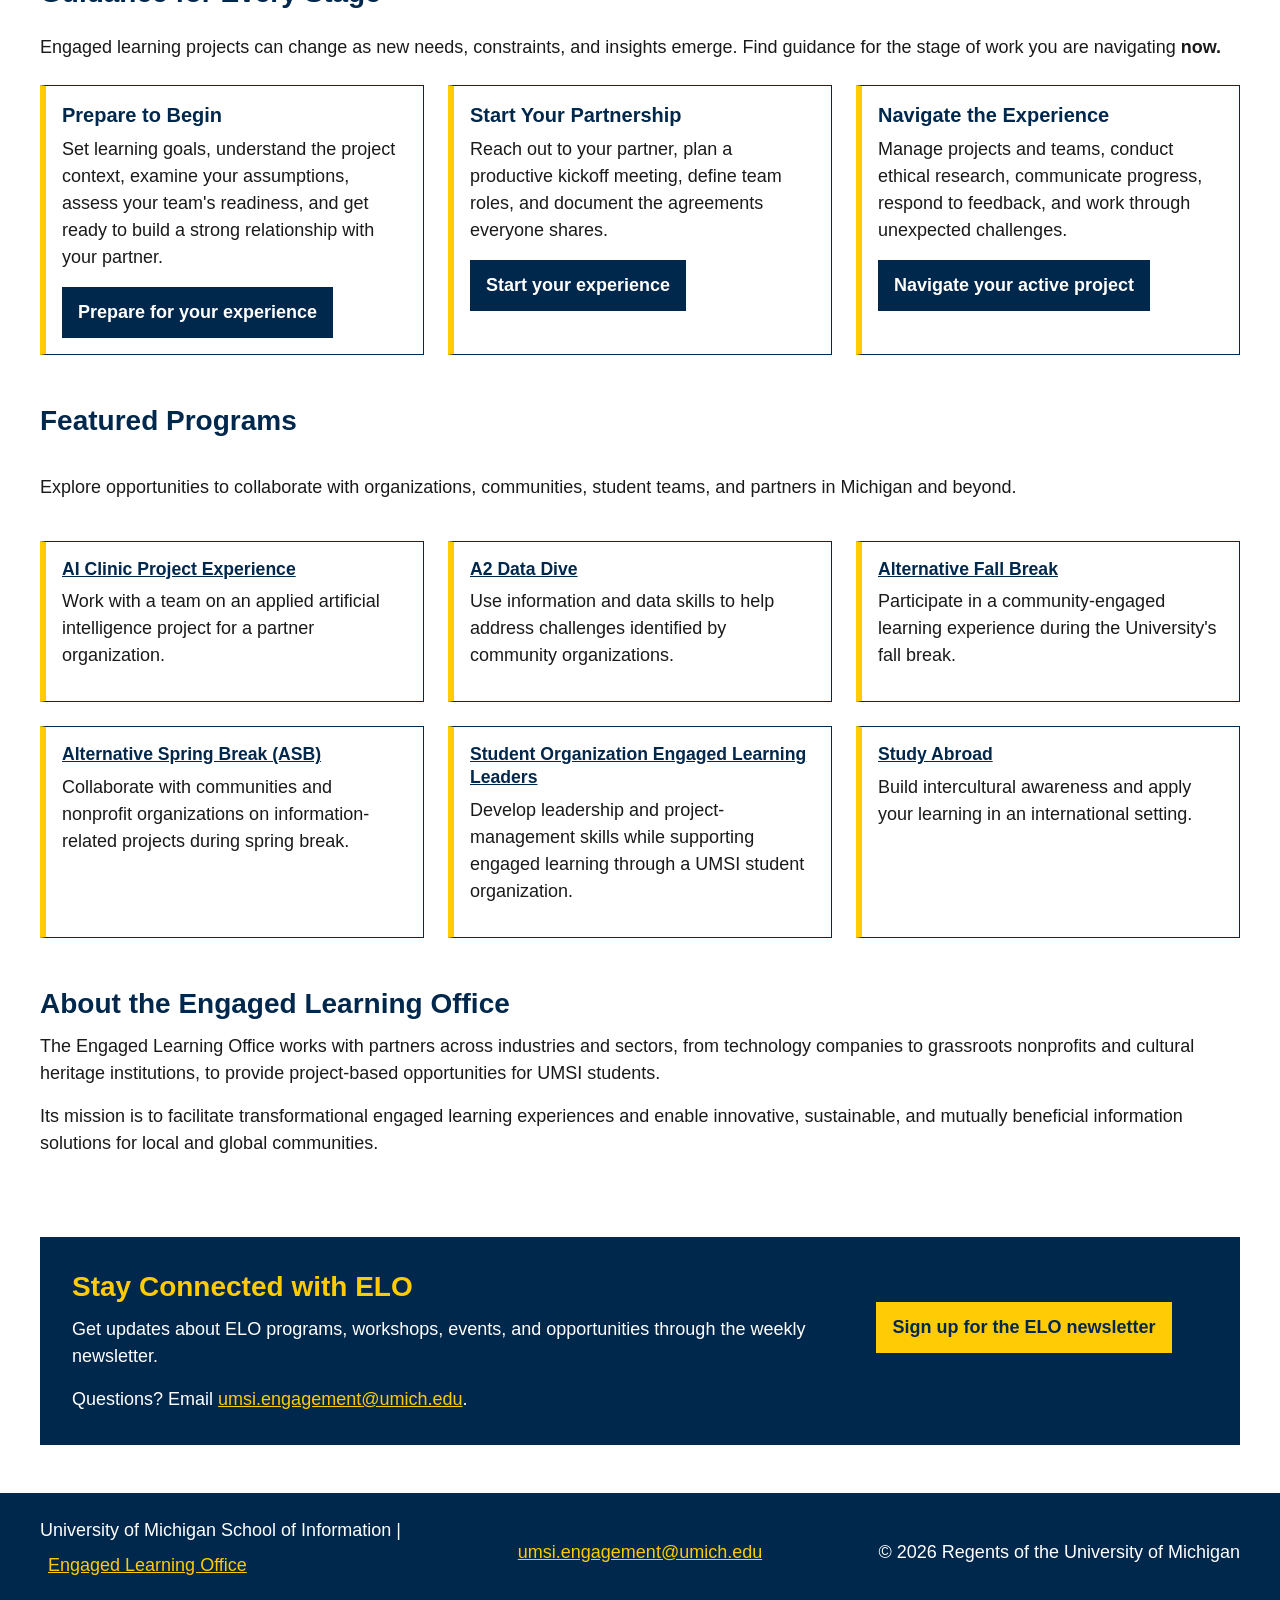
==== commit ce0de0d8: "Add files via upload" ====
--- a/index.html
+++ b/index.html
@@ -25,7 +25,7 @@
     </header>
 
     <main id="main">
-        <section>
+        <section class="welcome">
             <h2>Build Skills. Work with Partners. Have an Impact.</h2>
             <p>
                 The UMSI Engaged Learning Office connects students with opportunities to apply classroom knowledge to real challenges. Use this site to prepare for your experience, manage your work, and reflect on what you learned.
@@ -35,7 +35,7 @@
             <!-- Note: this iframe might cause an Axe ARIA error - that's not on you that's on YouTube! -->
         </section>
 
-        <section>
+        <section class="why">
             <h2>Why Use This Resource?</h2>
             <p>Real-world projects rarely follow a perfect plan. This site helps you find the right guidance when you need it, so you can spend less time searching for materials and more time learning, collaborating, and moving your project forward.</p>
             <img src="images/umsi-backpack-fall.jpg" alt="A student wears a UMSI backpack in fall on the drag.">
@@ -47,7 +47,32 @@
             </ul>
         </section>
 
-        <section>
+        <!-- Deliverable #3 challenging element: "Find Your Stage" guide (HTML form + JavaScript in js/main.js) -->
+        <section class="finder">
+            <h2>Not Sure Where to Start?</h2>
+            <p>Answer one question and we will point you to the right stage of your engaged learning experience.</p>
+            <form id="stage-form" onsubmit="return findStage()">
+                <fieldset>
+                    <legend>Which best describes where you are right now?</legend>
+                    <div>
+                        <input type="radio" name="stage" id="stage-prep" value="prep">
+                        <label for="stage-prep">I am getting ready and have not met my partner yet.</label>
+                    </div>
+                    <div>
+                        <input type="radio" name="stage" id="stage-start" value="start">
+                        <label for="stage-start">I am about to contact my partner or hold a kickoff meeting.</label>
+                    </div>
+                    <div>
+                        <input type="radio" name="stage" id="stage-during" value="during">
+                        <label for="stage-during">My project is underway and I need help with progress, feedback, or challenges.</label>
+                    </div>
+                </fieldset>
+                <button type="submit">Show me where to go</button>
+            </form>
+            <p id="stage-result" class="stage-result" aria-live="polite"></p>
+        </section>
+
+        <section class="cards stages">
             <h2>Guidance for Every Stage</h2>
             <p>Engaged learning projects can change as new needs, constraints, and insights emerge. Find guidance for the stage of work you are navigating <strong>now.</strong></p>
             <article>
@@ -124,8 +149,9 @@
         <address>
             <a href="mailto:umsi.engagement@umich.edu">umsi.engagement@umich.edu</a>
         </address>
-        <p>&copy; 2026 Regents of the University of Michigan</p>
+        <p>&copy; <span id="year">2026</span> Regents of the University of Michigan</p>
     </footer>
 
+    <script src="js/main.js"></script>
 </body>
 </html>
--- a/css/style.css
+++ b/css/style.css
@@ -1,4 +1,6 @@
-/* Client Project Deliverable #2 - Mobile first design (no width media queries) */
+/* Client Project Deliverable #3 - Tablet/Desktop design
+   Mobile first: the rules at the top are the default (mobile) design from Deliverable #2.
+   Tablet (768px) and desktop (1000px) styles are added at the bottom with min-width media queries. */
 /* Citation: written by me for this class; the skip-to-main-content pattern follows the HW3 skip link
    and the W3Schools skip link tutorial. Colors (Maize #FFCB05, Blue #00274C) are from the UM Brand Guidelines. */
 
@@ -156,6 +158,11 @@
   background-color: #00274C;
 }
 
+article > a:hover {
+  color: #00274C;
+  background-color: #FFCB05;
+}
+
 .photo-pair {
   display: grid;
   grid-template-columns: repeat(2, 1fr);
@@ -294,6 +301,354 @@
   outline-color: #FFCB05;
 }
 
+/* ---------- New in Deliverable #3: "Find Your Stage" form (mobile default) ---------- */
+
+.finder fieldset {
+  margin-bottom: 1rem;
+  padding: 1rem;
+  border: 0.1rem solid #00274C;
+}
+
+.finder legend {
+  padding: 0 0.5rem;
+  font-weight: bold;
+  color: #00274C;
+}
+
+.finder fieldset div {
+  margin-bottom: 0.75rem;
+}
+
+.finder input {
+  width: 1.25rem;
+  height: 1.25rem;
+}
+
+.finder input:focus {
+  outline: 0.25rem solid #00274C;
+  outline-offset: 0.15rem;
+}
+
+.finder label {
+  margin-left: 0.5rem;
+}
+
+button {
+  padding: 0.75rem 1rem;
+  font-family: inherit;
+  font-size: 1rem;
+  font-weight: bold;
+  color: #ffffff;
+  background-color: #00274C;
+  border: 0.2rem solid #00274C;
+  cursor: pointer;
+}
+
+button:hover {
+  color: #00274C;
+  background-color: #FFCB05;
+}
+
+button:focus {
+  outline: 0.25rem solid #00274C;
+  outline-offset: 0.25rem;
+}
+
+.stage-result {
+  margin-top: 1rem;
+  font-weight: bold;
+}
+
+/* =====================================================
+   TABLET: screens 768px and wider
+   ===================================================== */
+@media (min-width: 768px) {
+
+  body {
+    font-size: 1.125rem;
+  }
+
+  /* Header: logo on the left, navigation in one row on the right, title underneath */
+  header {
+    display: grid;
+    grid-template-columns: 6rem 1fr;
+    column-gap: 2rem;
+    align-items: center;
+    padding: 1.5rem 2rem;
+  }
+
+  .logo {
+    width: 6rem;
+    margin: 0;
+  }
+
+  nav ul {
+    grid-template-columns: repeat(4, 1fr);
+  }
+
+  h1 {
+    grid-column: 1 / -1;
+    margin-top: 1.5rem;
+    font-size: 2.25rem;
+    text-align: left;
+  }
+
+  h2 {
+    font-size: 1.75rem;
+  }
+
+  main {
+    padding: 2rem;
+  }
+
+  main section {
+    margin-bottom: 3rem;
+  }
+
+  /* Larger images and video */
+  iframe {
+    height: 24rem;
+  }
+
+  .photo-pair {
+    gap: 1rem;
+  }
+
+  .photo-pair img {
+    height: 20rem;
+  }
+
+  /* Cards: two columns (prep page, 404 page); the heading and intro stay full width */
+  .cards {
+    display: grid;
+    grid-template-columns: repeat(2, 1fr);
+    gap: 1.5rem;
+  }
+
+  .cards h2, .cards > p {
+    grid-column: 1 / -1;
+    margin-bottom: 0;
+  }
+
+  .cards article {
+    margin-bottom: 0;
+  }
+
+  .cards .wide {
+    grid-column: 1 / -1;
+  }
+
+  /* Home page: the three stage cards sit side by side */
+  .stages {
+    grid-template-columns: repeat(3, 1fr);
+  }
+
+  .programs {
+    grid-template-columns: repeat(3, 1fr);
+    gap: 1.5rem;
+  }
+
+  .programs article {
+    padding: 1rem;
+  }
+
+  /* Start page: two sections share a row */
+  .split {
+    display: grid;
+    grid-template-columns: 1fr 1fr;
+    column-gap: 2rem;
+  }
+
+  .split > section:first-child,
+  .split > section:last-child {
+    grid-column: 1 / -1;
+  }
+
+  /* The question cards sit inside a half-width card, so keep them in one column */
+  .question-list {
+    grid-template-columns: 1fr;
+  }
+
+  /* Resource lists become a grid of small cards */
+  .resource-list {
+    display: grid;
+    grid-template-columns: repeat(2, 1fr);
+    gap: 1rem;
+    padding-left: 0;
+    list-style: none;
+  }
+
+  .resource-list li {
+    margin-bottom: 0;
+    padding: 1rem;
+    border: 0.1rem solid #00274C;
+  }
+
+  /* During page: objectives in three columns; table no longer needs to scroll */
+  .objectives {
+    display: grid;
+    grid-template-columns: repeat(3, 1fr);
+    gap: 1rem;
+    padding-left: 0;
+    list-style: none;
+  }
+
+  .objectives li {
+    margin-bottom: 0;
+    padding: 1rem;
+    background-color: #f2f6fa;
+    border-top: 0.4rem solid #FFCB05;
+  }
+
+  table {
+    min-width: 0;
+  }
+
+  /* Newsletter box: text on the left, button on the right */
+  aside {
+    display: grid;
+    grid-template-columns: 2fr 1fr;
+    column-gap: 2rem;
+    margin: 0 2rem 3rem;
+    padding: 2rem;
+  }
+
+  aside h2,
+  aside p:first-of-type {
+    grid-column: 1;
+  }
+
+  aside div {
+    grid-column: 2;
+    grid-row: 1 / span 2;
+    align-self: center;
+    text-align: center;
+  }
+
+  aside div a {
+    margin-bottom: 0;
+  }
+
+  aside p:last-child {
+    grid-column: 1 / -1;
+    margin-bottom: 0;
+  }
+
+  /* Larger tap targets for the form */
+  .finder fieldset {
+    padding: 1.5rem;
+  }
+}
+
+/* =====================================================
+   DESKTOP: screens 1000px and wider
+   ===================================================== */
+@media (min-width: 1000px) {
+
+  /* Keep the page content from stretching across very wide monitors.
+     max() keeps at least 2rem of space at the edges. */
+  header {
+    padding: 1.5rem max(2rem, calc((100% - 75rem) / 2));
+  }
+
+  main {
+    max-width: 75rem;
+    margin: 0 auto;
+    padding: 2rem;
+  }
+
+  aside {
+    max-width: 71rem;
+    margin: 0 auto 3rem;
+  }
+
+  h1 {
+    font-size: 2.75rem;
+  }
+
+  nav a {
+    padding: 1rem 0.75rem;
+  }
+
+  /* Home page: video beside the welcome text */
+  .welcome {
+    display: grid;
+    grid-template-columns: 1fr 1.2fr;
+    grid-template-rows: auto 1fr;
+    column-gap: 2rem;
+    align-items: start;
+  }
+
+  .welcome h2,
+  .welcome p {
+    grid-column: 1;
+  }
+
+  .welcome iframe {
+    grid-column: 2;
+    grid-row: 1 / span 2;
+    height: 20rem;
+    margin-bottom: 0;
+  }
+
+  /* Home page: photo beside the list of benefits */
+  .why {
+    display: grid;
+    grid-template-columns: 1fr 1fr;
+    column-gap: 2rem;
+  }
+
+  .why h2,
+  .why > p {
+    grid-column: 1 / -1;
+  }
+
+  .why img {
+    height: 100%;
+    margin-bottom: 0;
+    object-fit: cover;
+  }
+
+  .why ul {
+    margin-bottom: 0;
+  }
+
+  /* Start page: resource cards in three columns */
+  .split .resource-list {
+    grid-template-columns: repeat(3, 1fr);
+  }
+
+  .photo-pair img {
+    height: 24rem;
+  }
+
+  th, td {
+    padding: 1rem;
+  }
+
+  /* Footer: three columns (left, center, right) */
+  footer {
+    display: grid;
+    grid-template-columns: repeat(3, 1fr);
+    align-items: center;
+    padding: 1.5rem max(2rem, calc((100% - 75rem) / 2));
+    text-align: left;
+  }
+
+  footer p,
+  footer address {
+    margin-bottom: 0;
+  }
+
+  footer address {
+    text-align: center;
+  }
+
+  footer p:last-child {
+    text-align: right;
+  }
+}
+
 @media (prefers-reduced-motion: reduce) {
   html {
     scroll-behavior: auto;
